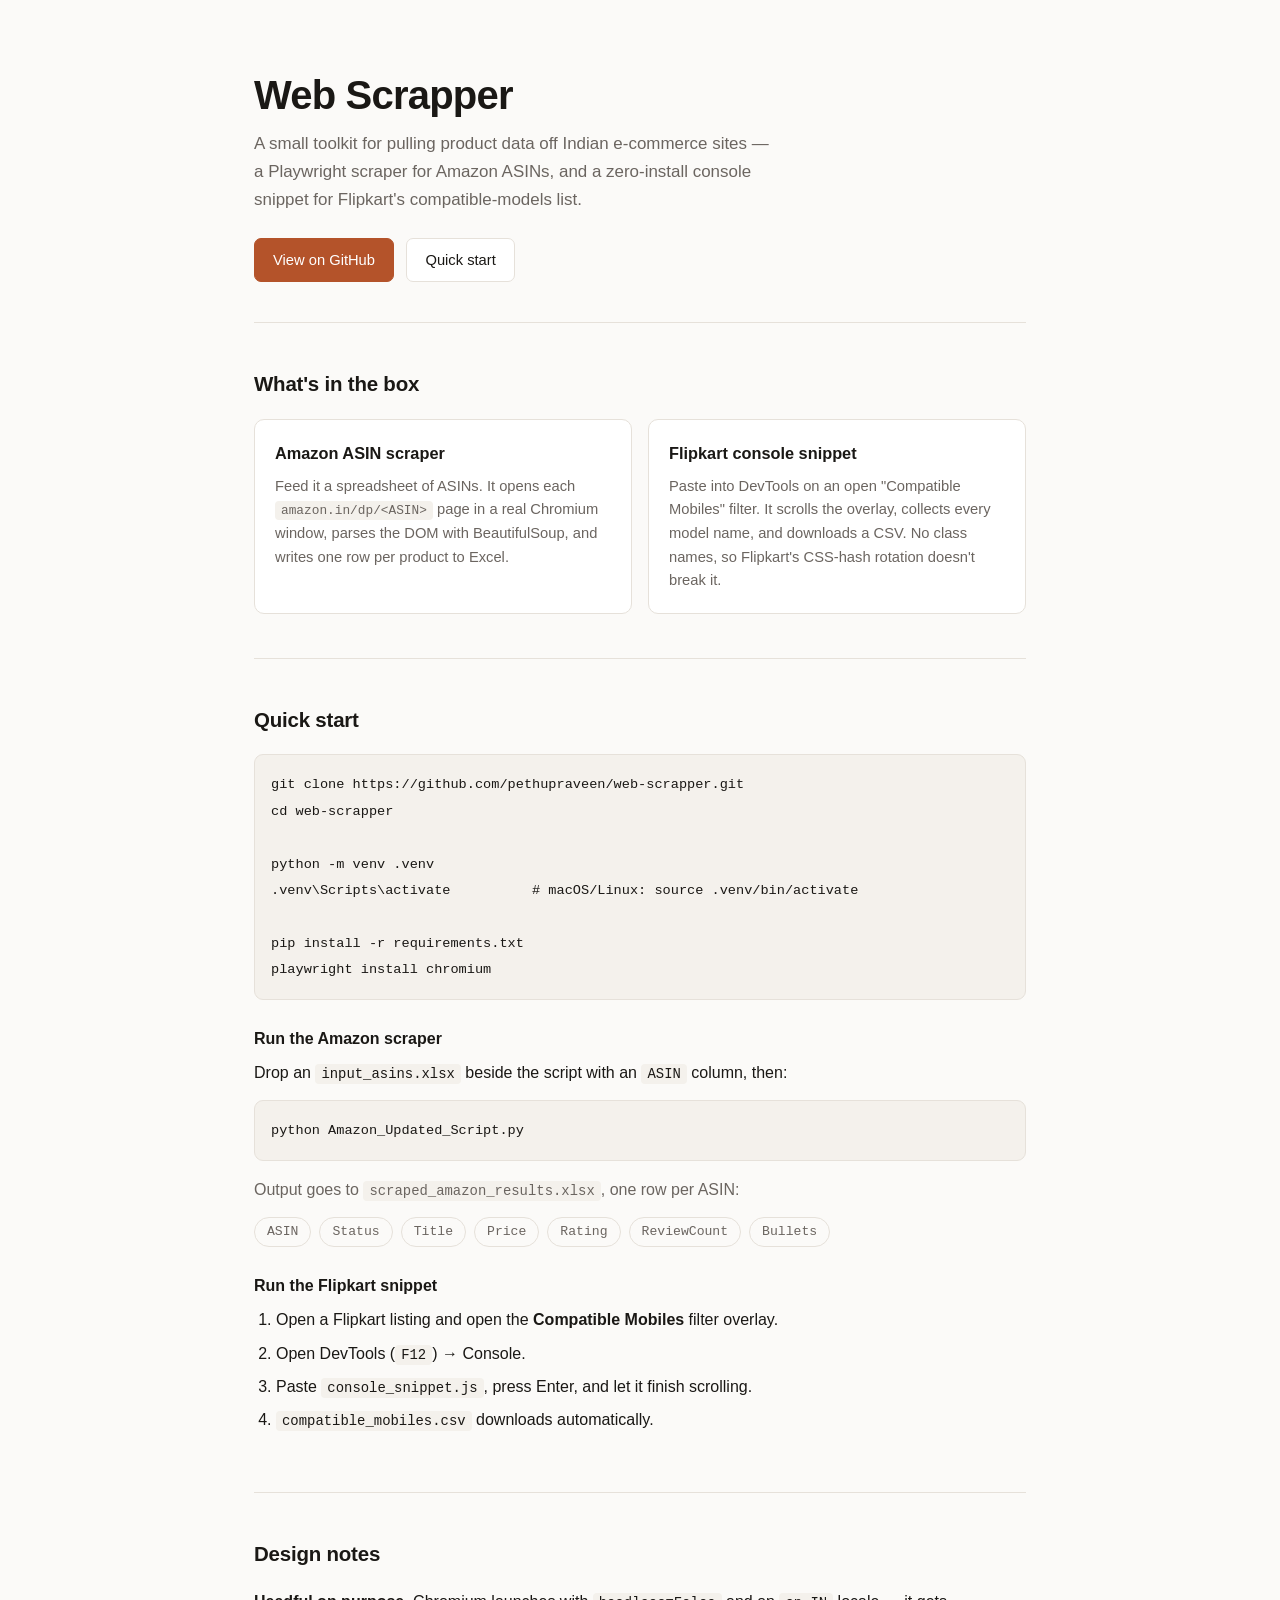
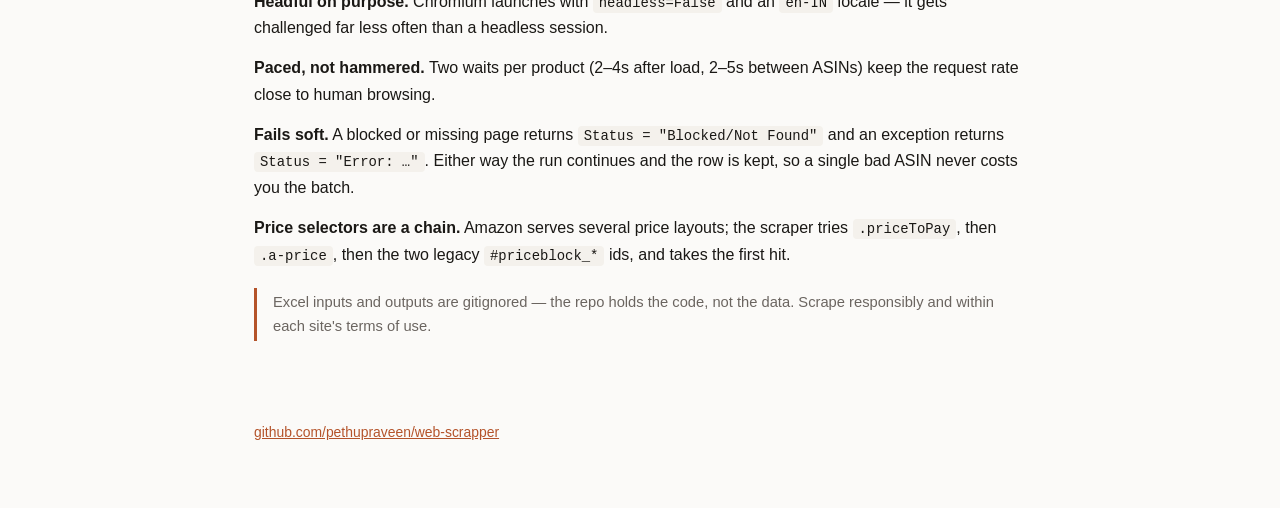
==== docs/index.html @ 9163fcbb "Initial commit: Amazon scraper, Flipkart snippet, and Pages site Adds .gitignore (venvs, Excel data)" ====
<!doctype html>
<html lang="en">
<head>
<meta charset="utf-8">
<meta name="viewport" content="width=device-width, initial-scale=1">
<title>Web Scrapper — Amazon &amp; Flipkart product data tools</title>
<meta name="description" content="Playwright-based Amazon ASIN scraper and a Flipkart compatible-models console snippet.">
<style>
  :root{
    --bg:#fbfaf8; --panel:#ffffff; --ink:#1a1815; --muted:#6b6560;
    --line:#e6e1da; --accent:#b4532a; --code-bg:#f4f1ec;
  }
  @media (prefers-color-scheme: dark){
    :root{ --bg:#141311; --panel:#1c1a18; --ink:#eceae6; --muted:#a09a92;
           --line:#2e2b27; --accent:#e08a5c; --code-bg:#232120; }
  }
  *{box-sizing:border-box}
  body{margin:0;background:var(--bg);color:var(--ink);
    font:16px/1.65 ui-sans-serif,-apple-system,"Segoe UI",Roboto,sans-serif;
    -webkit-font-smoothing:antialiased}
  .wrap{max-width:820px;margin:0 auto;padding:0 24px}
  header{padding:72px 0 40px;border-bottom:1px solid var(--line)}
  h1{margin:0 0 12px;font-size:2.5rem;line-height:1.15;letter-spacing:-.02em}
  .tag{color:var(--muted);font-size:1.06rem;margin:0 0 24px;max-width:56ch}
  .btn{display:inline-block;padding:9px 18px;border:1px solid var(--line);
    border-radius:7px;background:var(--panel);color:var(--ink);
    text-decoration:none;font-size:.92rem;font-weight:500;margin-right:8px}
  .btn:hover{border-color:var(--accent);color:var(--accent)}
  .btn.primary{background:var(--accent);border-color:var(--accent);color:#fff}
  .btn.primary:hover{opacity:.9;color:#fff}
  section{padding:44px 0;border-bottom:1px solid var(--line)}
  section:last-of-type{border-bottom:0}
  h2{font-size:1.28rem;margin:0 0 18px;letter-spacing:-.01em}
  h3{font-size:1rem;margin:26px 0 8px}
  p{margin:0 0 14px;color:var(--ink)}
  .muted{color:var(--muted)}
  .cards{display:grid;gap:16px;grid-template-columns:repeat(auto-fit,minmax(260px,1fr))}
  .card{background:var(--panel);border:1px solid var(--line);border-radius:10px;padding:20px}
  .card h3{margin:0 0 8px;font-size:1.02rem}
  .card p{margin:0;font-size:.92rem;color:var(--muted);line-height:1.6}
  code{font-family:ui-monospace,"SF Mono",Menlo,Consolas,monospace;font-size:.87em;
    background:var(--code-bg);padding:2px 6px;border-radius:4px}
  pre{background:var(--code-bg);border:1px solid var(--line);border-radius:9px;
    padding:16px;overflow-x:auto;margin:0 0 16px}
  pre code{background:none;padding:0;font-size:.85rem;line-height:1.7}
  .fields{display:flex;flex-wrap:wrap;gap:8px;margin:4px 0 0;padding:0;list-style:none}
  .fields li{font-family:ui-monospace,Consolas,monospace;font-size:.82rem;
    border:1px solid var(--line);border-radius:20px;padding:3px 12px;color:var(--muted)}
  ol{padding-left:22px;margin:0 0 14px}
  ol li{margin-bottom:7px}
  footer{padding:36px 0 64px;color:var(--muted);font-size:.87rem}
  footer a{color:var(--accent)}
  .note{border-left:3px solid var(--accent);padding:2px 0 2px 16px;color:var(--muted);
    font-size:.92rem;margin:20px 0 0}
</style>
</head>
<body>
<div class="wrap">

<header>
  <h1>Web Scrapper</h1>
  <p class="tag">A small toolkit for pulling product data off Indian e-commerce sites —
     a Playwright scraper for Amazon ASINs, and a zero-install console snippet for
     Flipkart's compatible-models list.</p>
  <a class="btn primary" href="https://github.com/pethupraveen/web-scrapper">View on GitHub</a>
  <a class="btn" href="#quickstart">Quick start</a>
</header>

<section>
  <h2>What's in the box</h2>
  <div class="cards">
    <div class="card">
      <h3>Amazon ASIN scraper</h3>
      <p>Feed it a spreadsheet of ASINs. It opens each <code>amazon.in/dp/&lt;ASIN&gt;</code>
         page in a real Chromium window, parses the DOM with BeautifulSoup, and writes
         one row per product to Excel.</p>
    </div>
    <div class="card">
      <h3>Flipkart console snippet</h3>
      <p>Paste into DevTools on an open "Compatible Mobiles" filter. It scrolls the
         overlay, collects every model name, and downloads a CSV. No class names, so
         Flipkart's CSS-hash rotation doesn't break it.</p>
    </div>
  </div>
</section>

<section id="quickstart">
  <h2>Quick start</h2>
<pre><code>git clone https://github.com/pethupraveen/web-scrapper.git
cd web-scrapper

python -m venv .venv
.venv\Scripts\activate          # macOS/Linux: source .venv/bin/activate

pip install -r requirements.txt
playwright install chromium</code></pre>

  <h3>Run the Amazon scraper</h3>
  <p>Drop an <code>input_asins.xlsx</code> beside the script with an <code>ASIN</code>
     column, then:</p>
<pre><code>python Amazon_Updated_Script.py</code></pre>
  <p class="muted">Output goes to <code>scraped_amazon_results.xlsx</code>, one row per ASIN:</p>
  <ul class="fields">
    <li>ASIN</li><li>Status</li><li>Title</li><li>Price</li>
    <li>Rating</li><li>ReviewCount</li><li>Bullets</li>
  </ul>

  <h3>Run the Flipkart snippet</h3>
  <ol>
    <li>Open a Flipkart listing and open the <strong>Compatible Mobiles</strong> filter overlay.</li>
    <li>Open DevTools (<code>F12</code>) → Console.</li>
    <li>Paste <code>console_snippet.js</code>, press Enter, and let it finish scrolling.</li>
    <li><code>compatible_mobiles.csv</code> downloads automatically.</li>
  </ol>
</section>

<section>
  <h2>Design notes</h2>
  <p><strong>Headful on purpose.</strong> Chromium launches with
     <code>headless=False</code> and an <code>en-IN</code> locale — it gets challenged
     far less often than a headless session.</p>
  <p><strong>Paced, not hammered.</strong> Two waits per product (2–4s after load,
     2–5s between ASINs) keep the request rate close to human browsing.</p>
  <p><strong>Fails soft.</strong> A blocked or missing page returns
     <code>Status = "Blocked/Not Found"</code> and an exception returns
     <code>Status = "Error: …"</code>. Either way the run continues and the row is kept,
     so a single bad ASIN never costs you the batch.</p>
  <p><strong>Price selectors are a chain.</strong> Amazon serves several price layouts;
     the scraper tries <code>.priceToPay</code>, then <code>.a-price</code>, then the two
     legacy <code>#priceblock_*</code> ids, and takes the first hit.</p>
  <p class="note">Excel inputs and outputs are gitignored — the repo holds the code,
     not the data. Scrape responsibly and within each site's terms of use.</p>
</section>

<footer>
  <a href="https://github.com/pethupraveen/web-scrapper">github.com/pethupraveen/web-scrapper</a>
</footer>

</div>
</body>
</html>
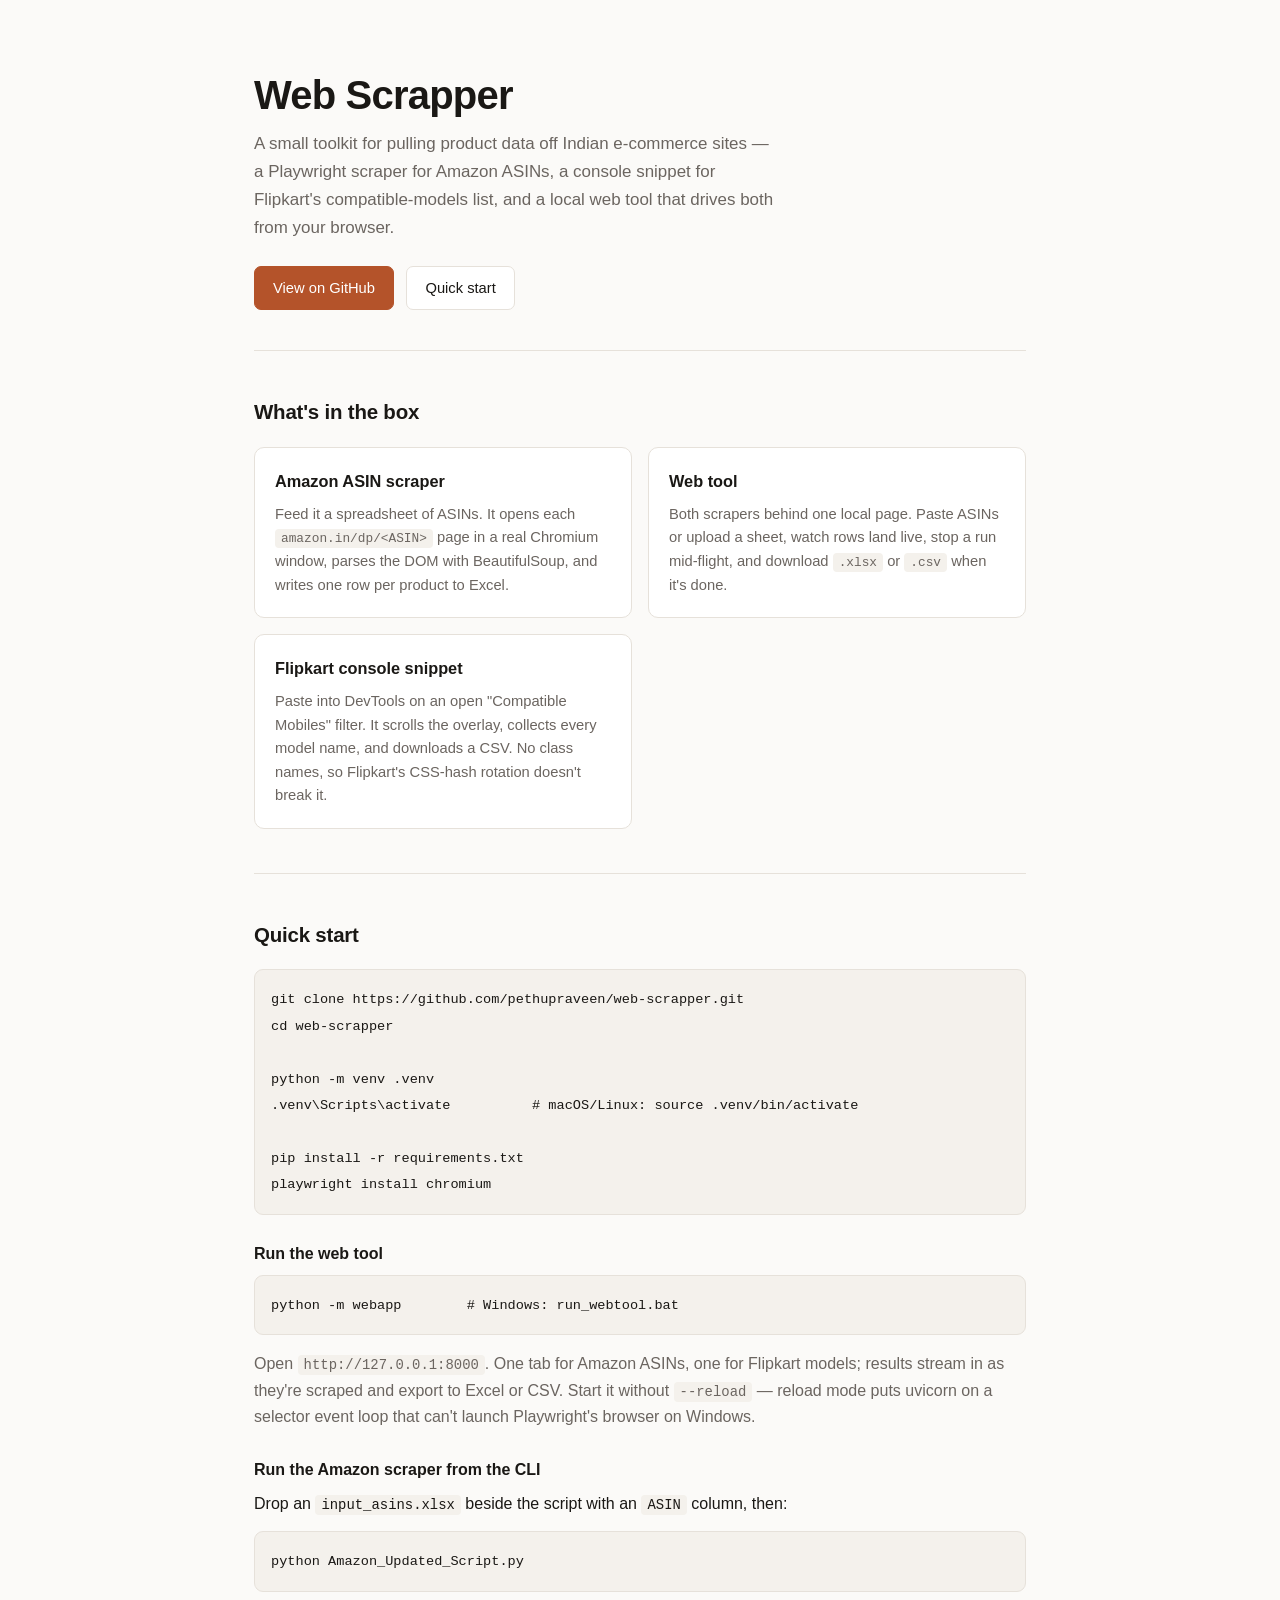
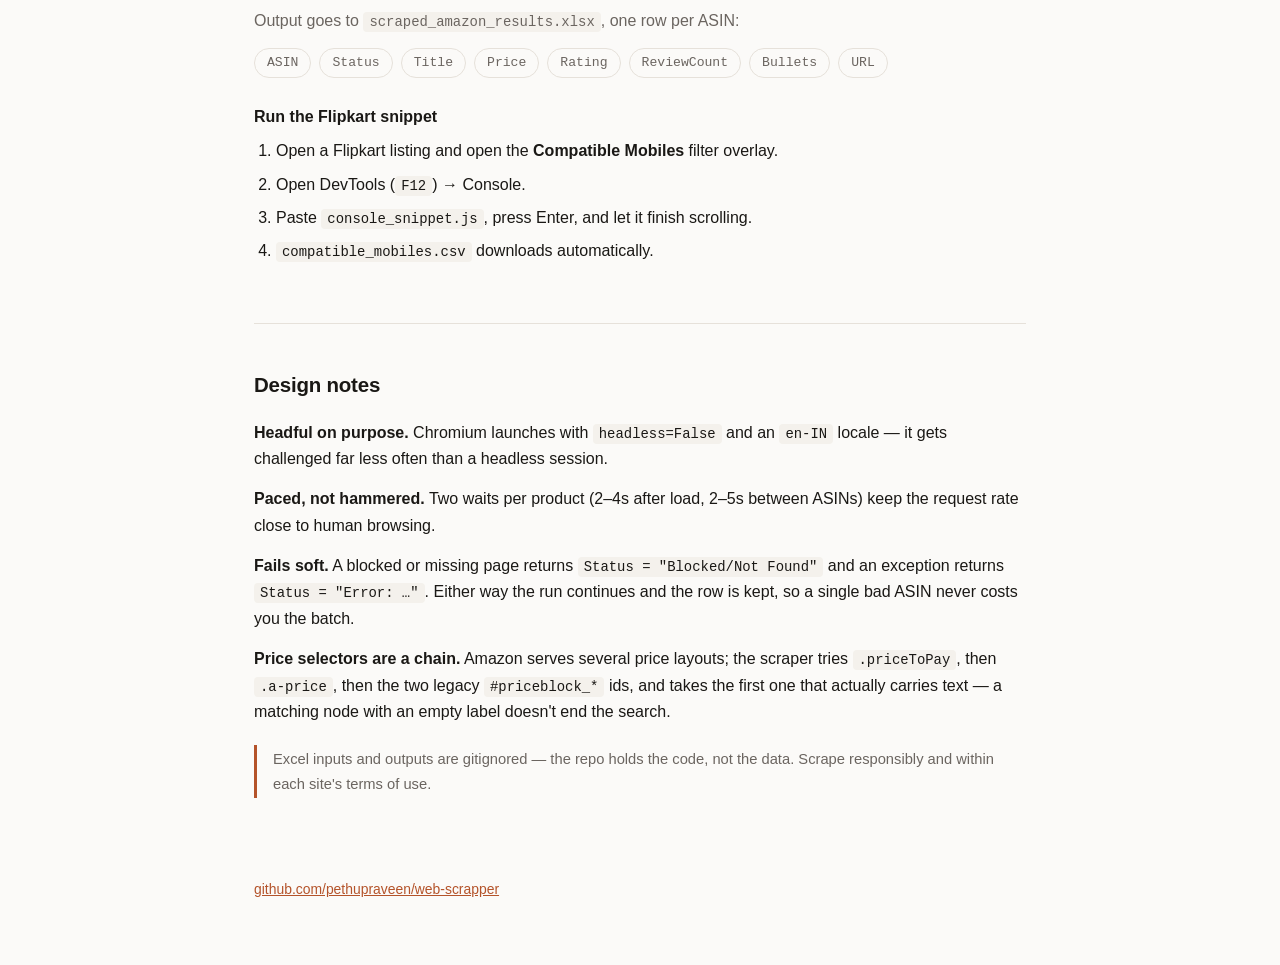
==== commit 479dfd18: "Add a local web tool wrapping both scrapers Turns the Amazon ASIN script and the Flipkart console sn" ====
--- a/docs/index.html
+++ b/docs/index.html
@@ -60,8 +60,8 @@
 <header>
   <h1>Web Scrapper</h1>
   <p class="tag">A small toolkit for pulling product data off Indian e-commerce sites —
-     a Playwright scraper for Amazon ASINs, and a zero-install console snippet for
-     Flipkart's compatible-models list.</p>
+     a Playwright scraper for Amazon ASINs, a console snippet for Flipkart's
+     compatible-models list, and a local web tool that drives both from your browser.</p>
   <a class="btn primary" href="https://github.com/pethupraveen/web-scrapper">View on GitHub</a>
   <a class="btn" href="#quickstart">Quick start</a>
 </header>
@@ -74,6 +74,12 @@
       <p>Feed it a spreadsheet of ASINs. It opens each <code>amazon.in/dp/&lt;ASIN&gt;</code>
          page in a real Chromium window, parses the DOM with BeautifulSoup, and writes
          one row per product to Excel.</p>
+    </div>
+    <div class="card">
+      <h3>Web tool</h3>
+      <p>Both scrapers behind one local page. Paste ASINs or upload a sheet, watch rows
+         land live, stop a run mid-flight, and download <code>.xlsx</code> or
+         <code>.csv</code> when it's done.</p>
     </div>
     <div class="card">
       <h3>Flipkart console snippet</h3>
@@ -95,14 +101,21 @@
 pip install -r requirements.txt
 playwright install chromium</code></pre>
 
-  <h3>Run the Amazon scraper</h3>
+  <h3>Run the web tool</h3>
+<pre><code>python -m webapp        # Windows: run_webtool.bat</code></pre>
+  <p class="muted">Open <code>http://127.0.0.1:8000</code>. One tab for Amazon ASINs,
+     one for Flipkart models; results stream in as they're scraped and export to Excel
+     or CSV. Start it without <code>--reload</code> — reload mode puts uvicorn on a
+     selector event loop that can't launch Playwright's browser on Windows.</p>
+
+  <h3>Run the Amazon scraper from the CLI</h3>
   <p>Drop an <code>input_asins.xlsx</code> beside the script with an <code>ASIN</code>
      column, then:</p>
 <pre><code>python Amazon_Updated_Script.py</code></pre>
   <p class="muted">Output goes to <code>scraped_amazon_results.xlsx</code>, one row per ASIN:</p>
   <ul class="fields">
     <li>ASIN</li><li>Status</li><li>Title</li><li>Price</li>
-    <li>Rating</li><li>ReviewCount</li><li>Bullets</li>
+    <li>Rating</li><li>ReviewCount</li><li>Bullets</li><li>URL</li>
   </ul>
 
   <h3>Run the Flipkart snippet</h3>
@@ -127,7 +140,8 @@
      so a single bad ASIN never costs you the batch.</p>
   <p><strong>Price selectors are a chain.</strong> Amazon serves several price layouts;
      the scraper tries <code>.priceToPay</code>, then <code>.a-price</code>, then the two
-     legacy <code>#priceblock_*</code> ids, and takes the first hit.</p>
+     legacy <code>#priceblock_*</code> ids, and takes the first one that actually
+     carries text — a matching node with an empty label doesn't end the search.</p>
   <p class="note">Excel inputs and outputs are gitignored — the repo holds the code,
      not the data. Scrape responsibly and within each site's terms of use.</p>
 </section>
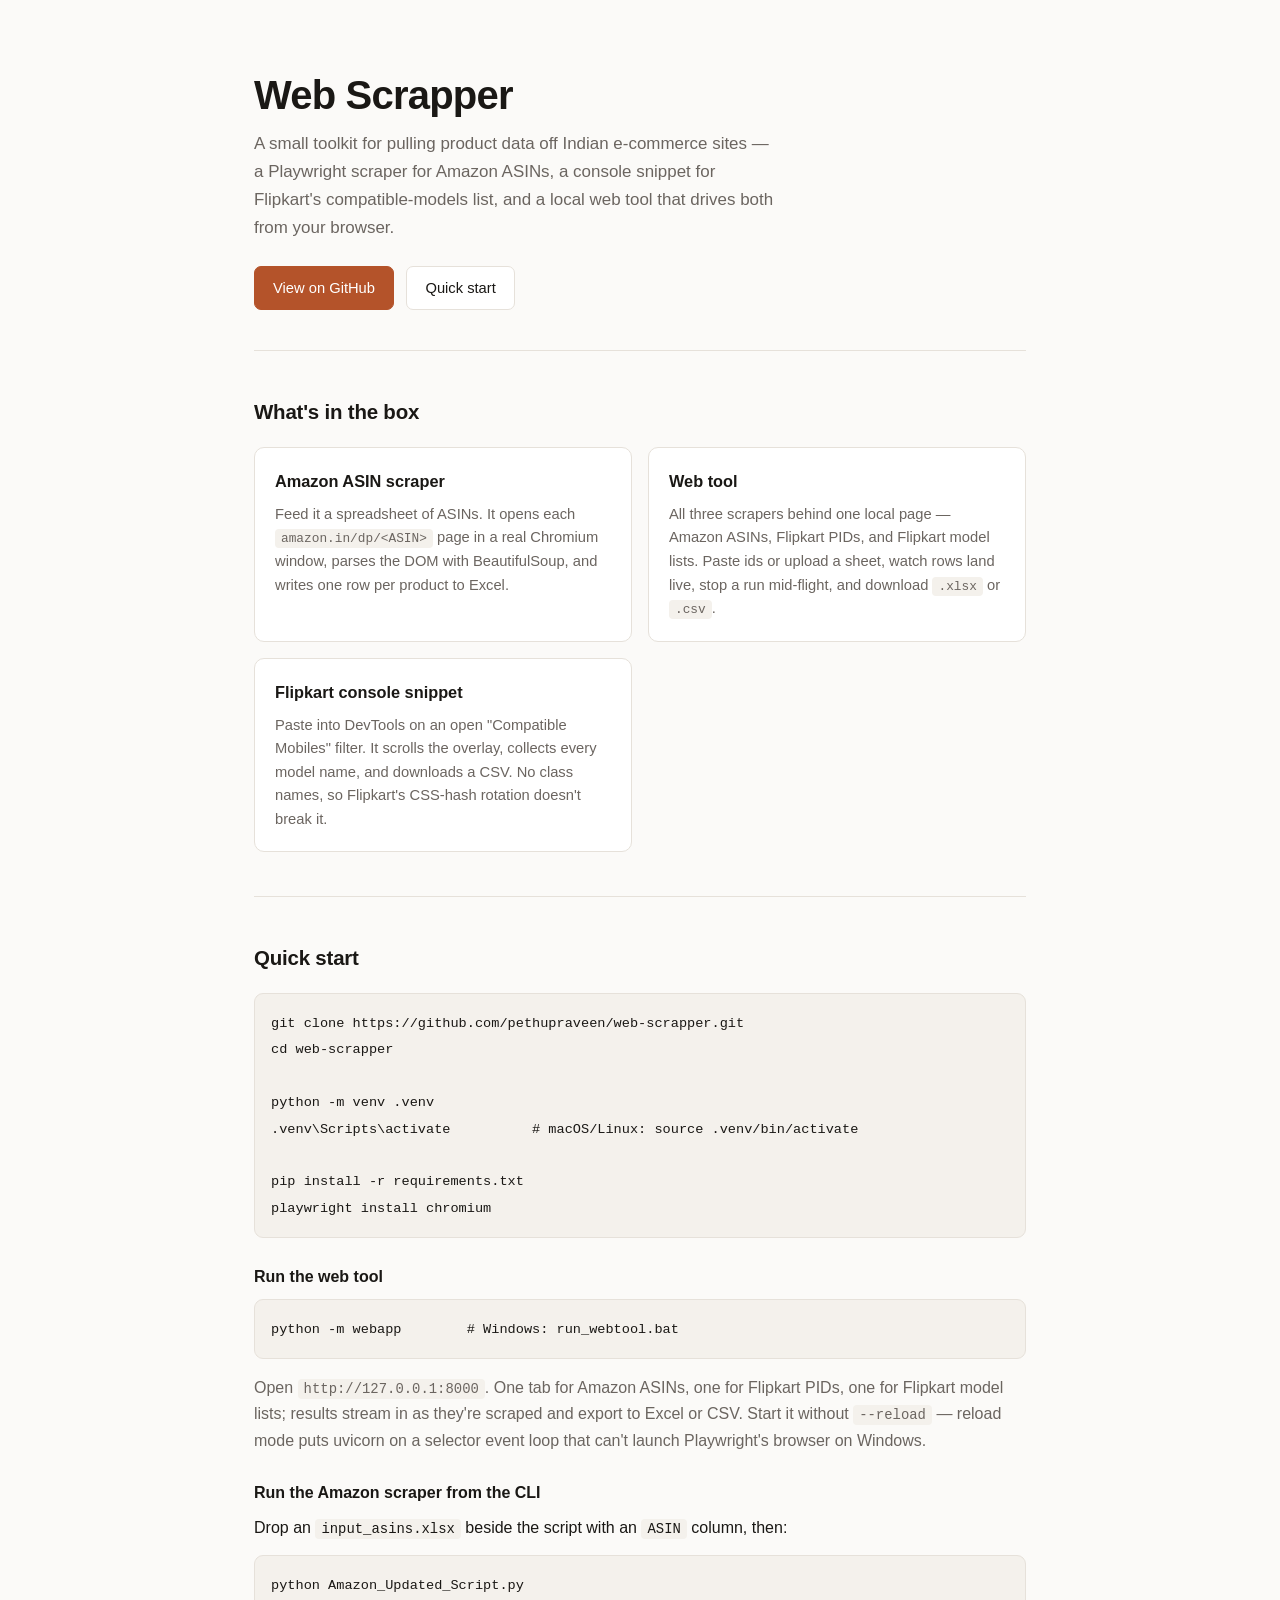
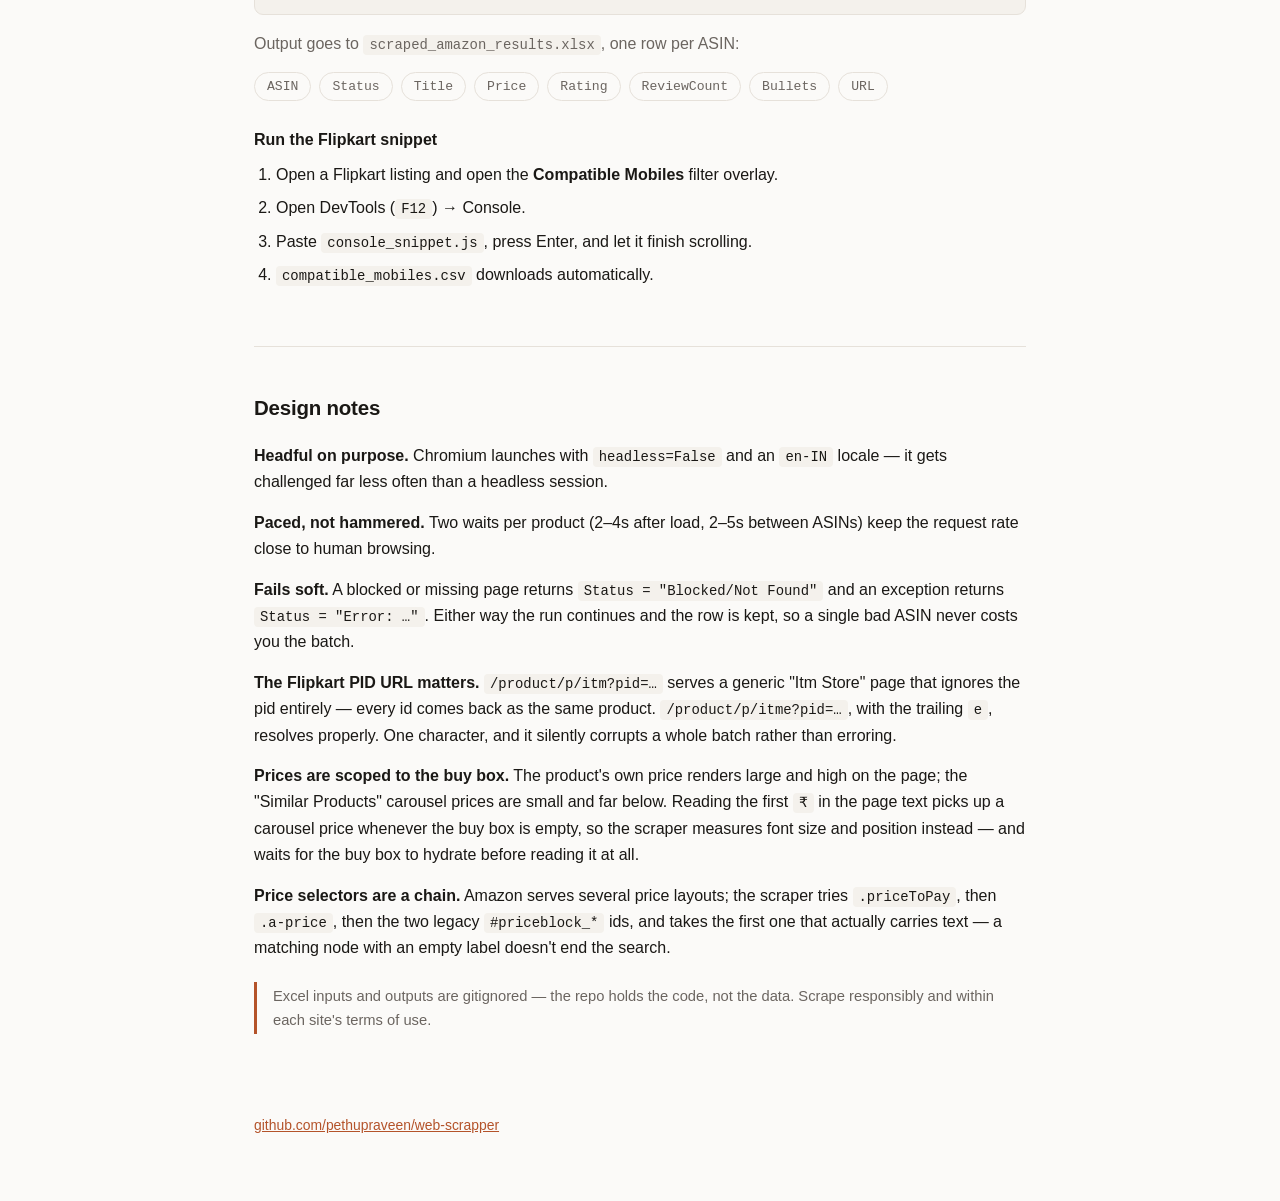
==== commit da80c273: "Add Flipkart PID scraping to the web tool Ports scraper_updated.py into a third tab, and fixes the b" ====
--- a/docs/index.html
+++ b/docs/index.html
@@ -77,9 +77,9 @@
     </div>
     <div class="card">
       <h3>Web tool</h3>
-      <p>Both scrapers behind one local page. Paste ASINs or upload a sheet, watch rows
-         land live, stop a run mid-flight, and download <code>.xlsx</code> or
-         <code>.csv</code> when it's done.</p>
+      <p>All three scrapers behind one local page — Amazon ASINs, Flipkart PIDs, and
+         Flipkart model lists. Paste ids or upload a sheet, watch rows land live, stop a
+         run mid-flight, and download <code>.xlsx</code> or <code>.csv</code>.</p>
     </div>
     <div class="card">
       <h3>Flipkart console snippet</h3>
@@ -104,8 +104,8 @@
   <h3>Run the web tool</h3>
 <pre><code>python -m webapp        # Windows: run_webtool.bat</code></pre>
   <p class="muted">Open <code>http://127.0.0.1:8000</code>. One tab for Amazon ASINs,
-     one for Flipkart models; results stream in as they're scraped and export to Excel
-     or CSV. Start it without <code>--reload</code> — reload mode puts uvicorn on a
+     one for Flipkart PIDs, one for Flipkart model lists; results stream in as they're
+     scraped and export to Excel or CSV. Start it without <code>--reload</code> — reload mode puts uvicorn on a
      selector event loop that can't launch Playwright's browser on Windows.</p>
 
   <h3>Run the Amazon scraper from the CLI</h3>
@@ -138,6 +138,16 @@
      <code>Status = "Blocked/Not Found"</code> and an exception returns
      <code>Status = "Error: …"</code>. Either way the run continues and the row is kept,
      so a single bad ASIN never costs you the batch.</p>
+  <p><strong>The Flipkart PID URL matters.</strong> <code>/product/p/itm?pid=…</code>
+     serves a generic "Itm Store" page that ignores the pid entirely — every id comes
+     back as the same product. <code>/product/p/itme?pid=…</code>, with the trailing
+     <code>e</code>, resolves properly. One character, and it silently corrupts a whole
+     batch rather than erroring.</p>
+  <p><strong>Prices are scoped to the buy box.</strong> The product's own price renders
+     large and high on the page; the "Similar Products" carousel prices are small and far
+     below. Reading the first <code>₹</code> in the page text picks up a carousel price
+     whenever the buy box is empty, so the scraper measures font size and position
+     instead — and waits for the buy box to hydrate before reading it at all.</p>
   <p><strong>Price selectors are a chain.</strong> Amazon serves several price layouts;
      the scraper tries <code>.priceToPay</code>, then <code>.a-price</code>, then the two
      legacy <code>#priceblock_*</code> ids, and takes the first one that actually
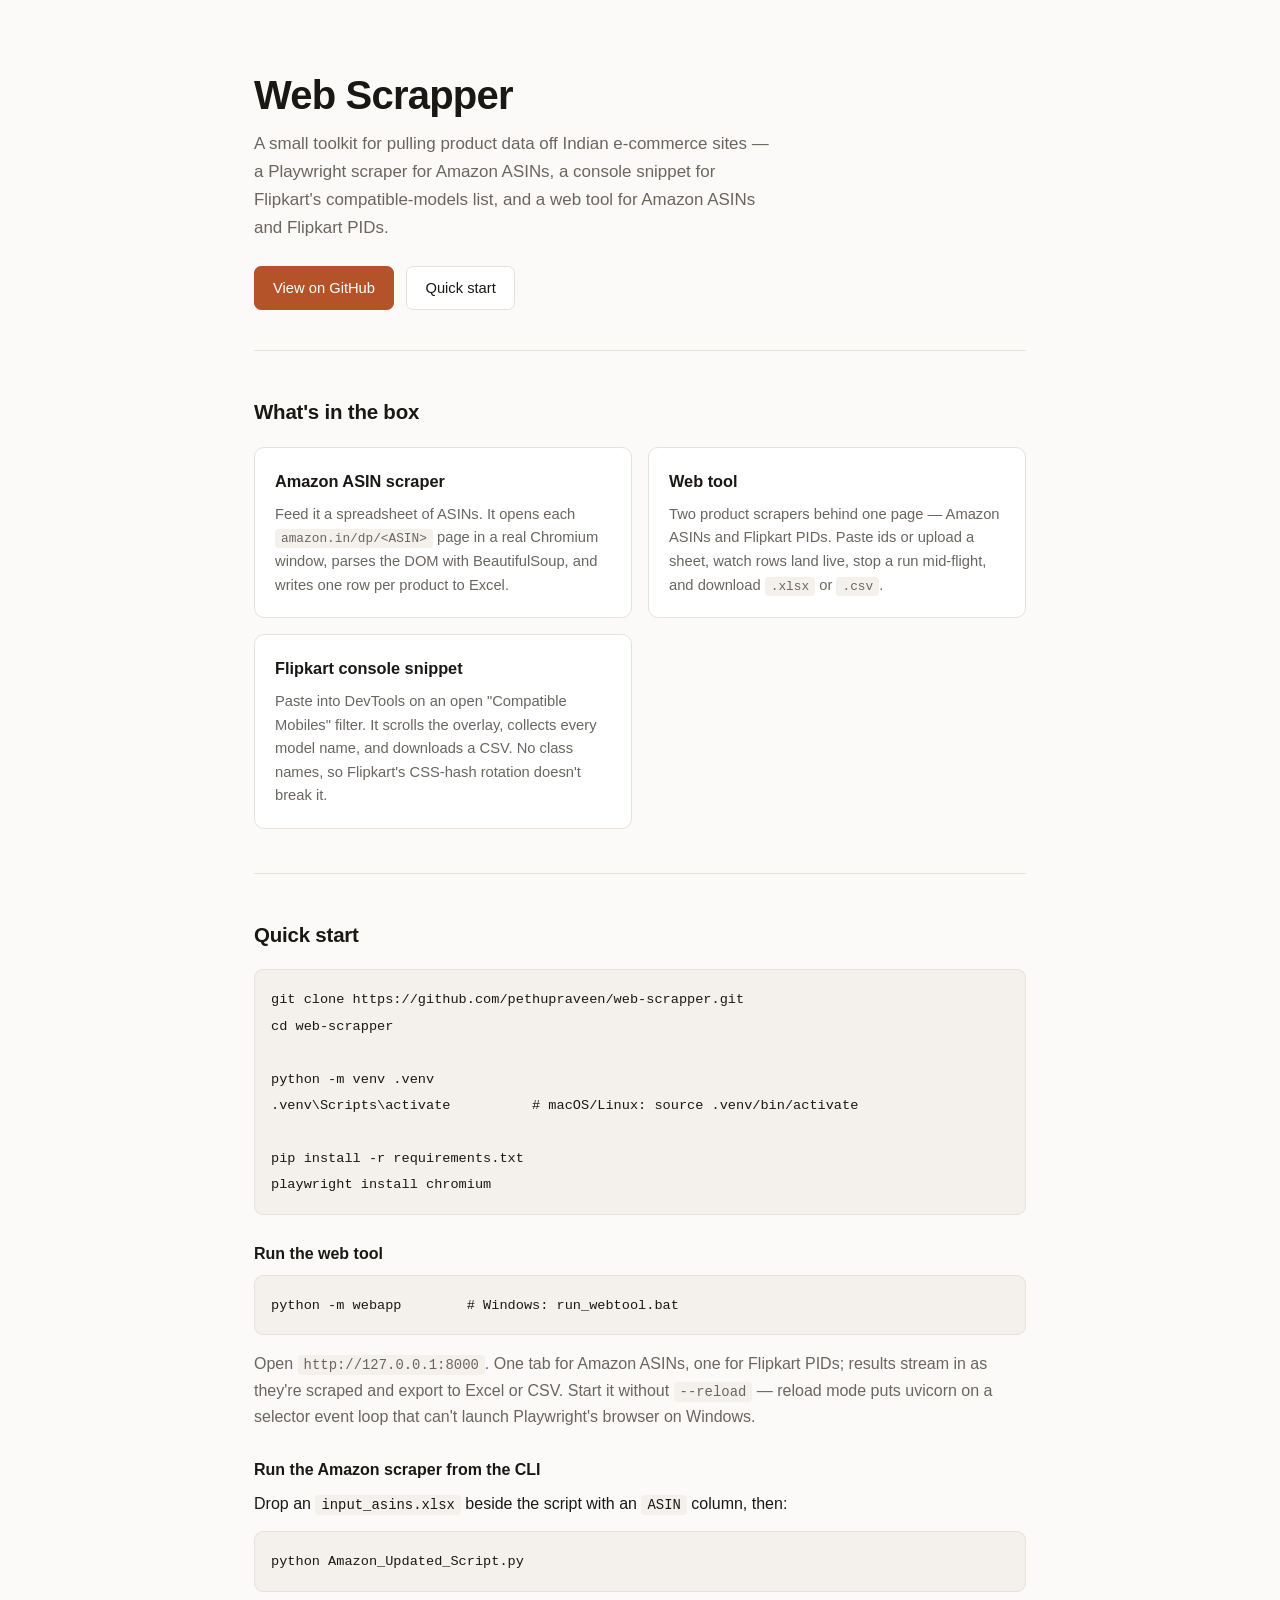
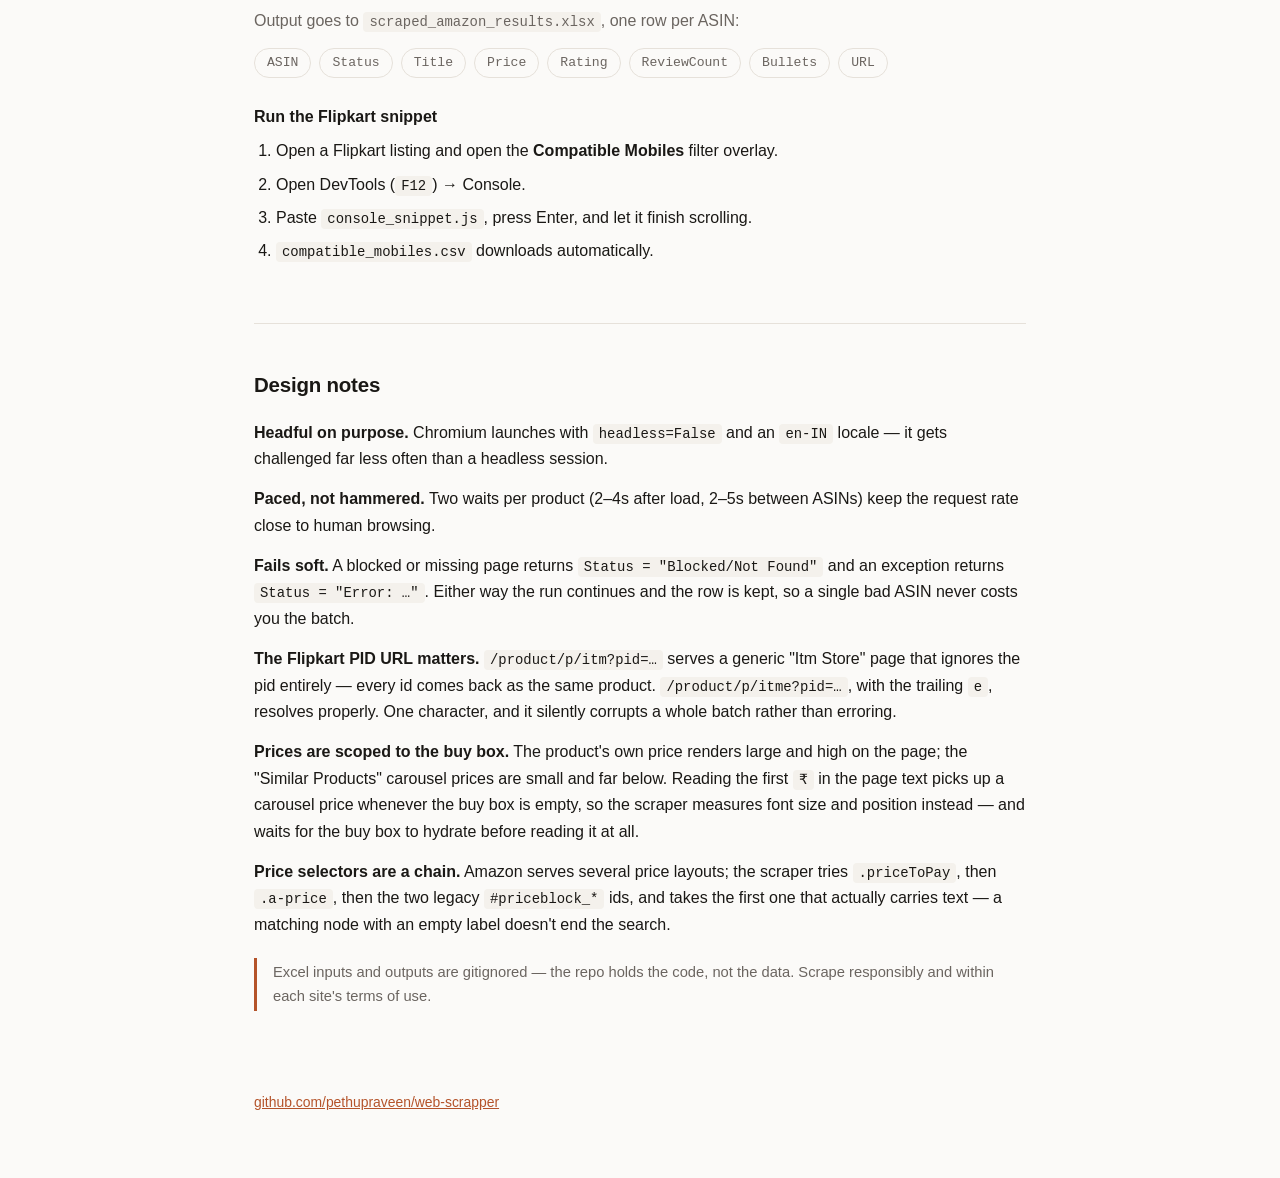
==== commit 66dd9bff: "Remove Flipkart Models Finder from web app and API" ====
--- a/docs/index.html
+++ b/docs/index.html
@@ -61,7 +61,7 @@
   <h1>Web Scrapper</h1>
   <p class="tag">A small toolkit for pulling product data off Indian e-commerce sites —
      a Playwright scraper for Amazon ASINs, a console snippet for Flipkart's
-     compatible-models list, and a local web tool that drives both from your browser.</p>
+     compatible-models list, and a web tool for Amazon ASINs and Flipkart PIDs.</p>
   <a class="btn primary" href="https://github.com/pethupraveen/web-scrapper">View on GitHub</a>
   <a class="btn" href="#quickstart">Quick start</a>
 </header>
@@ -77,8 +77,7 @@
     </div>
     <div class="card">
       <h3>Web tool</h3>
-      <p>All three scrapers behind one local page — Amazon ASINs, Flipkart PIDs, and
-         Flipkart model lists. Paste ids or upload a sheet, watch rows land live, stop a
+      <p>Two product scrapers behind one page — Amazon ASINs and Flipkart PIDs. Paste ids or upload a sheet, watch rows land live, stop a
          run mid-flight, and download <code>.xlsx</code> or <code>.csv</code>.</p>
     </div>
     <div class="card">
@@ -104,7 +103,7 @@
   <h3>Run the web tool</h3>
 <pre><code>python -m webapp        # Windows: run_webtool.bat</code></pre>
   <p class="muted">Open <code>http://127.0.0.1:8000</code>. One tab for Amazon ASINs,
-     one for Flipkart PIDs, one for Flipkart model lists; results stream in as they're
+     one for Flipkart PIDs; results stream in as they're
      scraped and export to Excel or CSV. Start it without <code>--reload</code> — reload mode puts uvicorn on a
      selector event loop that can't launch Playwright's browser on Windows.</p>
 
